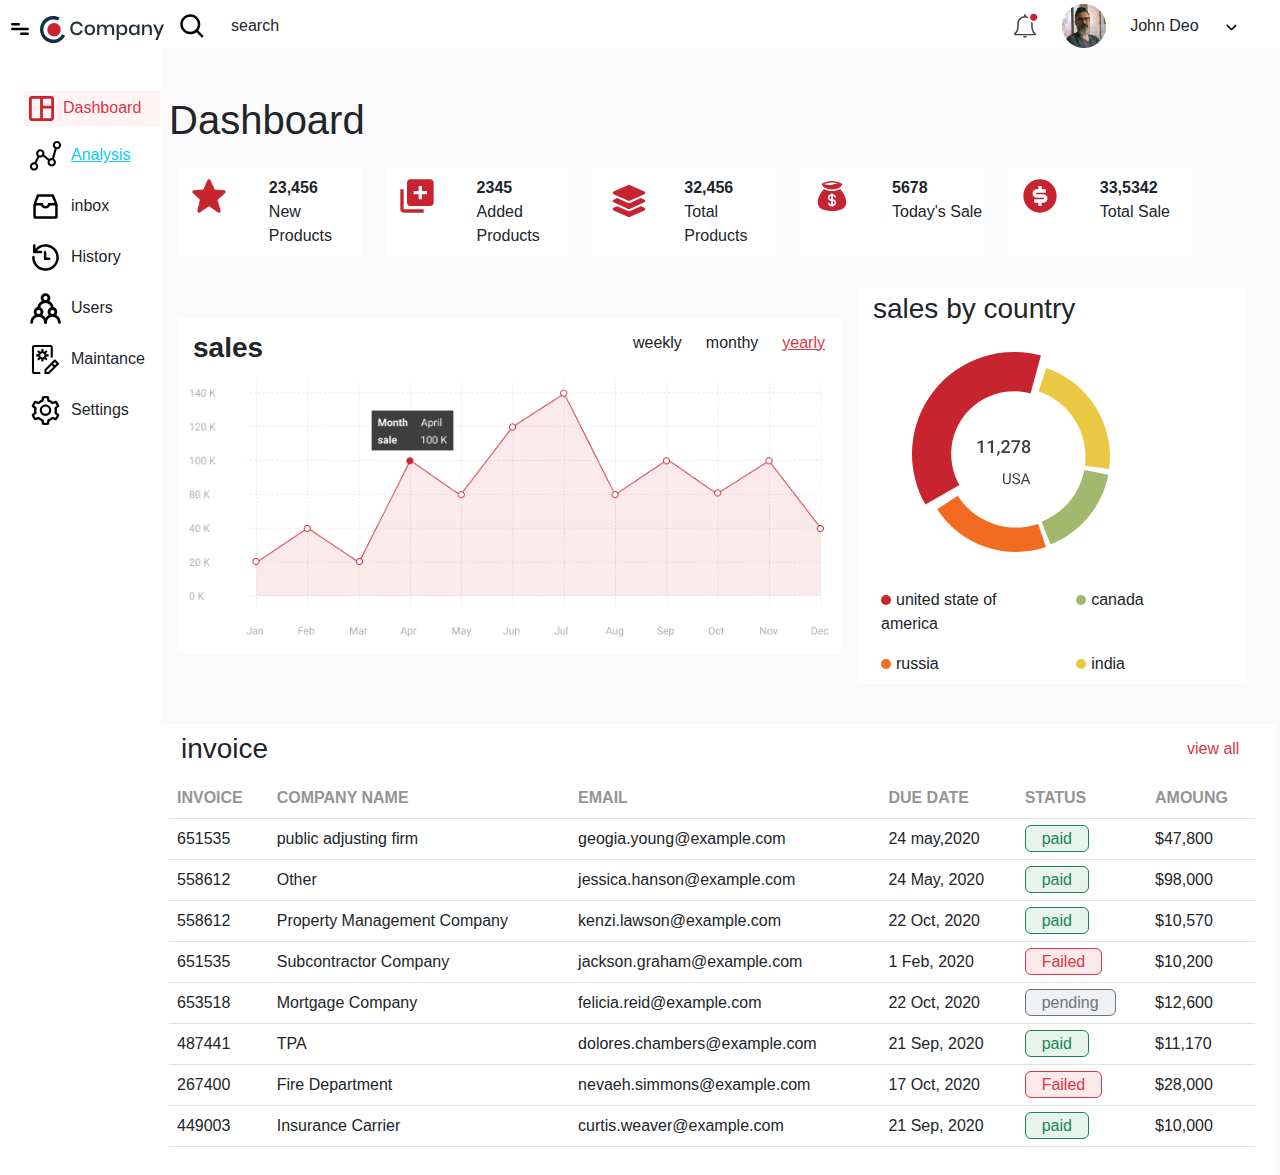
==== dashbord.html @ 7bb3b72f "first commit" ====
<!DOCTYPE html>
<html lang="en">

<head>
    <meta charset="UTF-8">
    <meta http-equiv="X-UA-Compatible" content="IE=edge">
    <meta name="viewport" content="width=device-width, initial-scale=1.0">
    <title>Dashboard</title>
    <link rel="stylesheet" href="./CSS/bootstrap.min.css">
    <link rel="stylesheet" href="./CSS/style.css">
    <link rel="stylesheet" href="https://cdn.jsdelivr.net/npm/bootstrap-icons@1.10.3/font/bootstrap-icons.css">
</head>


<body  style="background-color: #FAFAFA;">
    <div class="main-container container-fuid w-auto h-auto" style="background-color: white;">

        <div class="rowww flex-nowrap">
            <div id="sidebar" class="col-auto px-2" class="w-100">
                <div class="row-auto  d-flex justify-content-start align-items-center flex-row mt-3">
                    <img src="IMAGE/images/menu-bar.svg" alt="menubar" id="menubar" type="button" data-bs-toggle="collapse"
                        data-bs-target=".toggle-elements" aria-expanded="false" aria-controls="toggle-elements">
                    <div class="ps-2 sidebar-logo toggle-elements"> <img src="IMAGE/images/logo.svg" alt="logo" width="125px">
                    </div>
                </div>

                <div class="d-flex align-items-center ms-3 mt-5 mb-2 dash-background" style="background-color: #FFF3F4;">
                    <i class="sidebar-icon"> <img src="IMAGE/images/dashboard-active.svg" alt="dashboard-active"> </i>
                    <span id="sidebar-dashboard-text" class="m-1 sidebar-deshboard text-danger toggle-elements">
                        Dashboard</span>
                </div>

                <div class="d-flex align-items-center ms-3 mt-1 mb-2">
                    <i class="sidebar-icon"> <img src="IMAGE/images/graph-default.svg" alt="dashboard-active"
                            class="m-1 sidebar-icon"> </i>
                    <span id="sidebar-analysis-text" class="m-1 toggle-elements"><a href="./innerpage.html" class="link-info" style="color: black;"> Analysis </a></span>
                </div>

                <div class="d-flex align-items-center ms-3 mt-1 mb-2">
                    <i class="sidebar-icon"> <img src="IMAGE/images/inbox-default.svg" alt="dashboard-active"
                            class="m-1 sidebar-icon"> </i>
                    <span id="sidebar-inbox-text" class="m-1 toggle-elements"> inbox</span>
                </div>

                <div class="d-flex align-items-center ms-3 mt-1 mb-2">
                    <i class="sidebar-icon"> <img src="IMAGE/images/clock-default.svg" alt="dashboard-active"
                            class="m-1 sidebar-icon"> </i>
                    <span id="sidebar-histroy-text" class="m-1 toggle-elements"> History</span>
                </div>

                <div class="d-flex align-items-center ms-3 mt-1 mb-2">
                    <i class="sidebar-icon"><img src="IMAGE/images/user-default.svg" alt="dashboard-active"
                            class="m-1 sidebar-icon"> </i>
                    <span id="sidebar-user-text" class="m-1 toggle-elements"> Users</span>
                </div>

                <div class="d-flex align-items-center ms-3 mt-1 mb-2">
                    <i class="sidebar-icon"> <img src="IMAGE/images/maintenance-default.svg" alt="dashboard-active"
                            class="m-1 sidebar-icon"> </i>
                    <span id="sidebar-maintance-text" class="m-1 toggle-elements"> Maintance</span>
                </div>

                <div class="d-flex align-items-center ms-3 mt-1 mb-2">
                    <i class="sidebar-icon"> <img src="IMAGE/images/setting-default.svg" alt="dashboard-active"
                            class="m-1 sidebar-icon"> </i>
                    <span id="sidebar-setting-text" class="m-1 toggle-elements"> Settings</span>
                </div>

            </div>
            <div class="col-auto col-sm-11 col-md-10 ">
                <div class="d-flex row pt-1 align-items-center">
                    <div class="col-auto ms-1"> <img src="IMAGE/images/search-icon.svg" alt="search-icon" width="30px"> </div>
                    <div class="col-auto">search</div>
                    <div class="col">
                        <div class="row align-items-center flex-row-reverse justify-content-right">
                            <div class="col-auto"> <img src="IMAGE/images/downward-arrow.svg" alt="downward-arrow"></div>
                            <div class="col-auto profile-name">John Deo</div>
                            <div class="col-auto"> <img src="IMAGE/images/profile.png" alt="profile"></div>
                            <div class="col-auto"> <img src="IMAGE/images/notification-icon.svg" alt="notification-icon">
                            </div>
                        </div>
                    </div>
                </div>


                <div class="row " style="background-color: #FAFAFA; width:88vw">
                    <h1 class="pt-5 ps-2 pb-2">Dashboard</h1>
                    <div class="row ml-5">
                        <div class="col-lg-2 col-md-4 col-md-6  mb-2 bg-white m-2 ms-3 pt-2 pb-2">
                        <!-- <div class="col bg-white m-2 ms-3 pt-2 pb-2"> -->
                            <div class="row card-text">
                                <div class="col"> <img src="IMAGE/images/star.svg" alt="star"> </div>
                                <div class="col ">
                                    <div class="row fw-bold">23,456</div>
                                    <div class="row">New Products</div>
                                </div>
                            </div>
                        </div>

                        <div class="col-lg-2 col-md-6  mb-2 bg-white m-2 ms-3 pt-2 pb-2">
                            <div class="row">
                                <div class="col"> <img src="IMAGE/images/new-product.svg" alt="new-product"> </div>
                                <div class="col">
                                    <div class="row fw-bold">2345</div>
                                    <div class="row">Added Products</div>
                                </div>
                            </div>
                        </div>

                        <div class="col-lg-2 col-md-6  mb-2 bg-white m-2 ms-3 pt-2 pb-2">
                            <div class="row ">
                                <div class="col"> <img src="IMAGE/images/total-product.svg" alt="total-product" width="50px">
                                </div>
                                <div class="col">
                                    <div class="row fw-bold">32,456</div>
                                    <div class="row">Total Products</div>
                                </div>
                            </div>
                        </div>

                        <div class="col-lg-2 col-md-6  mb-2 bg-white m-2 ms-3 pt-2 pb-2">
                            <div class="row">
                                <div class="col"> <img src="IMAGE/images/money-bag.svg" alt="today-sales"> </div>
                                <div class="col">
                                    <div class="row fw-bold">5678</div>
                                    <div class="row">Today's Sale</div>
                                </div>
                            </div>
                        </div>

                        <div class="col-lg-2 col-md-6  mb-2 bg-white m-2 ms-3 pt-2 pb-2">
                            <div class="row">
                                <div class="col"> <img src="IMAGE/images/dollar-filled.svg" alt="total-sales"> </div>
                                <div class="col">
                                    <div class="row fw-bold">33,5342</div>
                                    <div class="row">Total Sale</div>
                                </div>
                            </div>
                        </div>

                    </div>

                    <div class="row mt-4 d-flex justify-content-center align-items-center">
                        <div class="col w-7 auto ms-3 bg-white mb-3">
                            <div class="row mb-2 mt-1 p-1">
                                <div class="col-auto col-lg-6 col-md-6 d-flex align-items-center">
                                    <div class="fs-3 fw-bold">sales</div>
                                </div>
                                <div class="col-auto col-lg-6 col-md-6">
                                    <div class="row justify-content-end assesment">
                                        <div class="col-auto mt-1">weekly</div>
                                        <div class="col-auto mt-1">monthy</div>
                                        <div class="col-auto mt-1 text-decoration-underline text-danger">yearly</div>
                                    </div>
                                </div>
                            </div>
                            <img src="IMAGE/images/data-graph.png" alt="data-graph" class="graph-image mb-3">
                        </div>
                        <div class="col w-auto bg-white ms-3 me-3 mb-3">
                            <div class="bg-white fw-bold">
                                <h3 class="pt-1 ps-1">sales by country</h3>
                            </div>
                            <img src="IMAGE/images/pie-chart.svg" alt="pie-chart" class="ps-4 pie-chart-img">

                            <div class="row">
                                <div class="col ms-3 p-2">
                                    <div class="circle1"></div>united state of america
                                </div>
                                <div class="col ms-3 p-2">
                                    <div class="circle2"></div>canada
                                </div>
                            </div>
                            <div class="row">
                                <div class="col ms-3 p-2">
                                    <div class="circle3"></div>russia
                                </div>
                                <div class="col ms-3 p-2">
                                    <div class="circle4"></div>india
                                </div>
                            </div>
                        </div>
                    </div>

                    <div class="row mt-4  py-1 d-flex align-items-center bg-white">
                        <span class="col col-auto fs-3 ms-2 b">invoice</span>
                        <div class="col d-flex flex-row-reverse pe-4 text-danger">view all</div>

                    <div class=" justify-content-center align-items-center table-responsive px-2 py-2">
                        <table class="table bg-white ">
                            <tr class="text-diff">
                                <th>INVOICE</th>
                                <th>COMPANY NAME</th>
                                <th>EMAIL</th>
                                <th>DUE DATE</th>
                                <th>STATUS</th>
                                <th>AMOUNG</th>
                            </tr>
                            <tr>
                                <td>651535</td>
                                <td>public adjusting firm</td>
                                <td>geogia.young@example.com</td>
                                <td>24 may,2020</td>
                                <td><span class="mb-5 px-3 py-1 text-success bg-success bg-opacity-10 border border-success rounded-2">paid</span>
                                </td>
                                <td>$47,800</td>
                            </tr>
                            <tr>
                                <td>558612</td>
                                <td>Other</td>
                                <td>jessica.hanson@example.com</td>
                                <td>24 May, 2020</td>
                                <td><span class="mb-5 px-3 py-1 text-success bg-success bg-opacity-10 border border-success rounded-2">paid</span>
                                <td>$98,000</td>
                            </tr>
                        
                            <tr>
                                <td>558612</td>
                                <td>Property Management Company</td>
                                <td>kenzi.lawson@example.com</td>
                                <td>22 Oct, 2020</td>
                                <td><span class="mb-5 px-3 py-1 text-success bg-success bg-opacity-10 border border-success rounded-2">paid</span>
                                <td>$10,570</td>
                            </tr>
                            <tr>
                                <td>651535</td>
                                <td>Subcontractor Company</td>
                                <td>jackson.graham@example.com</td>
                                <td>1 Feb, 2020</td>
                                <td><span class=" mb-5 px-3 py-1 text-danger bg-danger bg-opacity-10 border border-danger rounded-2">Failed</span></td>
                                <td>$10,200</td>
                            </tr>
                            <tr>
                                <td>653518</td>
                                <td>Mortgage Company</td>
                                <td>felicia.reid@example.com</td>
                                <td>22 Oct, 2020</td>
                                <td><span class="mb-5 px-3 py-1 text-secondary bg-secondary bg-opacity-10 border border-secondary rounded-2">pending</span></td>
                                <td>$12,600</td>
                            </tr>
                            <tr>
                                <td>487441</td>
                                <td>TPA</td>
                                <td>dolores.chambers@example.com</td>
                                <td>21 Sep, 2020</td>
                                <td><span class=" mb-5 px-3 py-1 text-success bg-success bg-opacity-10 border border-success rounded-2">paid</span></td>
                                <td>$11,170</td>
                            </tr>
                            <tr>
                                <td>267400</td>
                                <td>Fire Department</td>
                                <td>nevaeh.simmons@example.com</td>
                                <td>17 Oct, 2020</td>
                                <td><span class=" mb-5 px-3 py-1 text-danger bg-danger bg-opacity-10 border border-danger rounded-2">Failed</span></td>
                                <td>$28,000</td>
                            </tr>
                            <tr>
                                <td>449003</td>
                                <td>Insurance Carrier</td>
                                <td>curtis.weaver@example.com</td>
                                <td>21 Sep, 2020</td>
                                <td><span class="mb-5 px-3 py-1 text-success bg-success bg-opacity-10 border border-success rounded-2">paid</span></td>
                                <td>$10,000</td>
                            </tr>
                        </table>
                    </div>
                </div>
                </div>
            </div>
        </div>
    </div>

</body>






<script src="js/bootstrap.bundle.min.js"></script>
<script src="https://code.jquery.com/jquery-3.6.3.js" integrity="sha256-nQLuAZGRRcILA+6dMBOvcRh5Pe310sBpanc6+QBmyVM="
    crossorigin="anonymous"></script>
<script>
    $('#menubar').click();
    setTimeout(() => {
        if ($(window).width() < 736) {
            $('#menubar').click();
        }
    }, 500);
</script>

</html>
---- CSS/style.css ----
*{
    margin: 0rem;
    padding: 0rem;
    box-sizing: border-box;
    font-family: Arial, Helvetica, sans-serif;
  }
  
  .mb {
    margin-bottom: 2rem;
  }
  
  .images {
    border: 15px solid white;
    margin-left: 2.5vw;
    box-shadow: 0px 4px 31px #0000000a;
    border-radius: 300px;
  }
  .newuser {
    padding: 30px;
  }
  .login {
    padding-left: 2.5rem;
    padding-right: 2.5rem;
    border-radius: 23px;
  }
  .forgotpassword {
    padding-top: 12px;
  }
  .backgroundcolor {
    background-color: #fafafa;
  }
  .textcolor {
    color: #3e3e3e;
  }
  .lightcolor {
    color: #adadad;
  }
  .container {
    width: 620px;
    min-width: 60%-100%;
  }
  
  .h15{
    height: 15px; width: 15px;
  }
  .height{
    height: 100%;
  }
  
  .text-diff{
    color: #3E3E3E;
  }
  
  /* ! Dashboard */
  
  .circle1{
    border-radius: 50%;
    background-color:  #C8242F;
    padding: 5px;
    display: inline-block;
    margin-right: 5px;
  }
  
  .circle2{
    border-radius: 50%;
    background-color: #A2B86C;
    padding: 5px;
    display: inline-block;
    margin-right: 5px;
  }
  
  .circle3{
    border-radius: 50%;
    background-color: #F16C20;
    padding: 5px;
    display: inline-block;
    margin-right: 5px;
  }
  
  .circle4{
    border-radius: 50%;
    background-color: #EBC844;
    padding: 5px;
    display: inline-block;
    margin-right: 5px;
  }
  th{
    color: #949494;
  }
  .sidebar-icon img{
    width: 35px;
  }
  
  .graph-image{
    width: 50vw;
  }
  
  @media screen and (max-width: 355px){
    .profile-name{ display: none; }
  }
  
  .rowww {
    --bs-gutter-x: 1.px;
    --bs-gutter-y: 0;
    display: flex;
    flex-wrap: wrap;
    margin-top: calc(-1 * var(--bs-gutter-y));
    margin-right: calc(-.5 * var(--bs-gutter-x));
    margin-left: calc(-.5 * var(--bs-gutter-x));
  }
  
  /* ! innerpage */
  
  
  .icon{
    width:25px
  }
  
  .snackbar-error{
    border: 1px solid #FF3535;
  }
  .snackbar-warning{
    border: 1px solid #FFA800;
  }
  
  .snackbar-info{
    border: 1px solid #00B9E1;
  }
  
  .snackbar-success{
    border: 1px solid #00AF27;
  }
  
  .form-check-input:checked{
    background-color: red;
    border-color: red;
  }
  
  
  input[type='checkbox']{
    background-image: url("../images/check-icon.svg");  
  }
  
  .border-r{
    border-radius: 6px;
  }
  
  .roww{
      --bs-gutter-x: 1.rem;
      --bs-gutter-y: 0;
      display: flex;
      flex-wrap: wrap;
      margin-top: calc(-1 * var(--bs-gutter-y));
      margin-right: calc(-.5 * var(--bs-gutter-x));
      margin-left: calc(-.5 * var(--bs-gutter-x));
  }
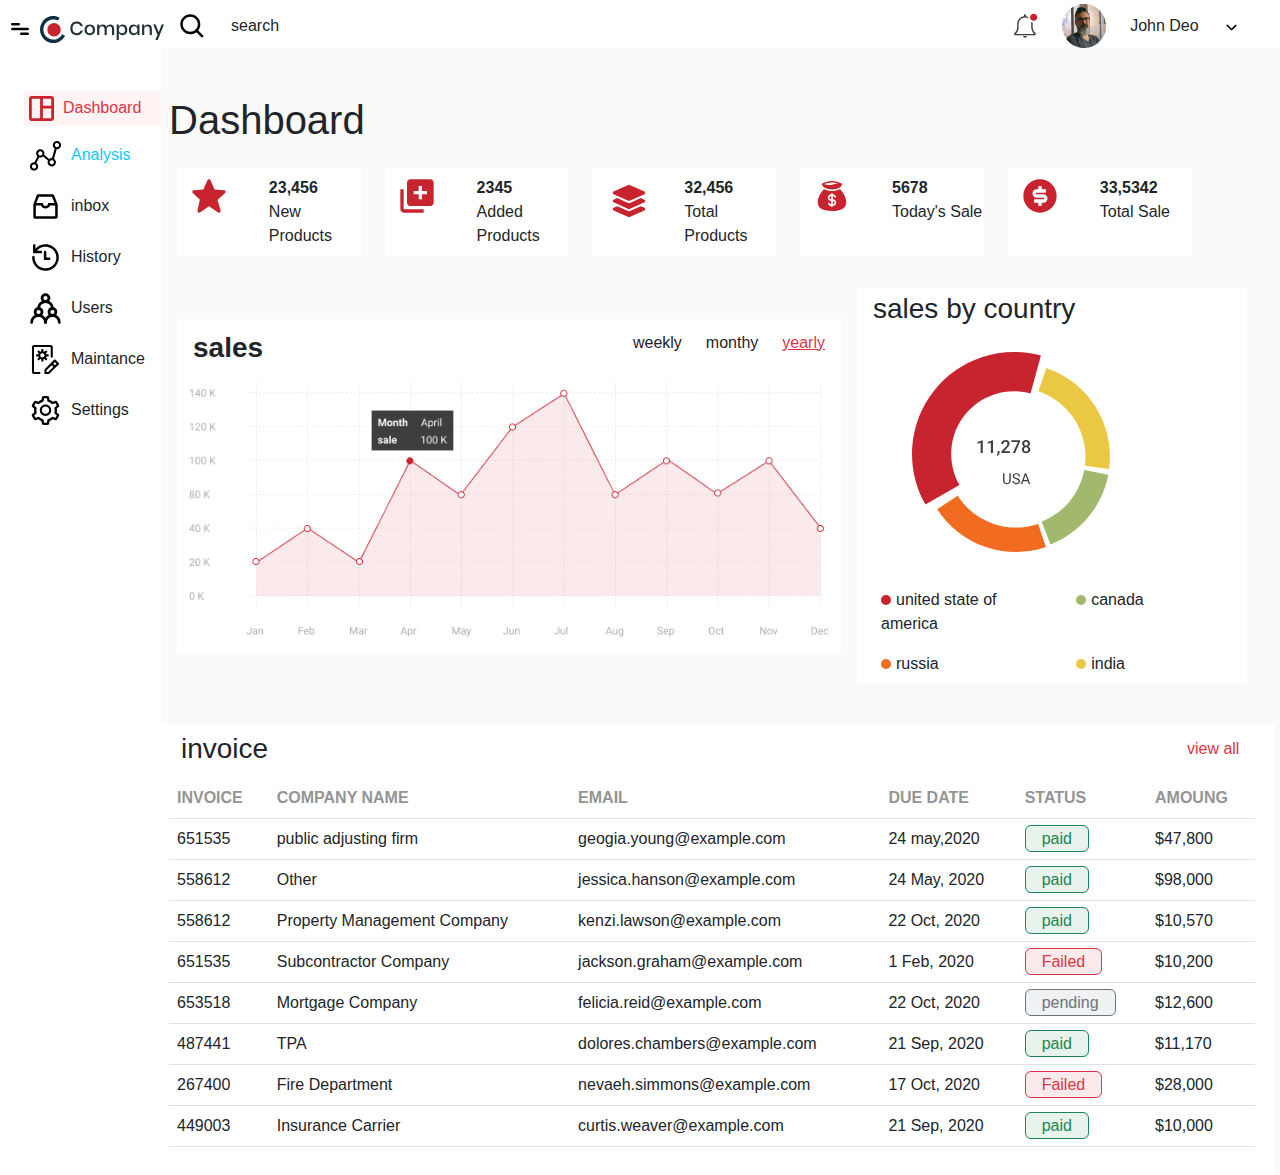
==== commit dbcb51d9: "link" ====
--- a/dashbord.html
+++ b/dashbord.html
@@ -33,7 +33,7 @@
                 <div class="d-flex align-items-center ms-3 mt-1 mb-2">
                     <i class="sidebar-icon"> <img src="IMAGE/images/graph-default.svg" alt="dashboard-active"
                             class="m-1 sidebar-icon"> </i>
-                    <span id="sidebar-analysis-text" class="m-1 toggle-elements"><a href="./innerpage.html" class="link-info" style="color: black;"> Analysis </a></span>
+                    <span id="sidebar-analysis-text" class="m-1 toggle-elements"><a href="./innerpage.html" class="link-info" style="text-decoration: none; "> Analysis </a></span>
                 </div>
 
                 <div class="d-flex align-items-center ms-3 mt-1 mb-2">
--- a/CSS/style.css
+++ b/CSS/style.css
@@ -4,7 +4,9 @@
     box-sizing: border-box;
     font-family: Arial, Helvetica, sans-serif;
   }
-  
+  a:link{
+    color: #3E3E3E;
+  }
   .mb {
     margin-bottom: 2rem;
   }
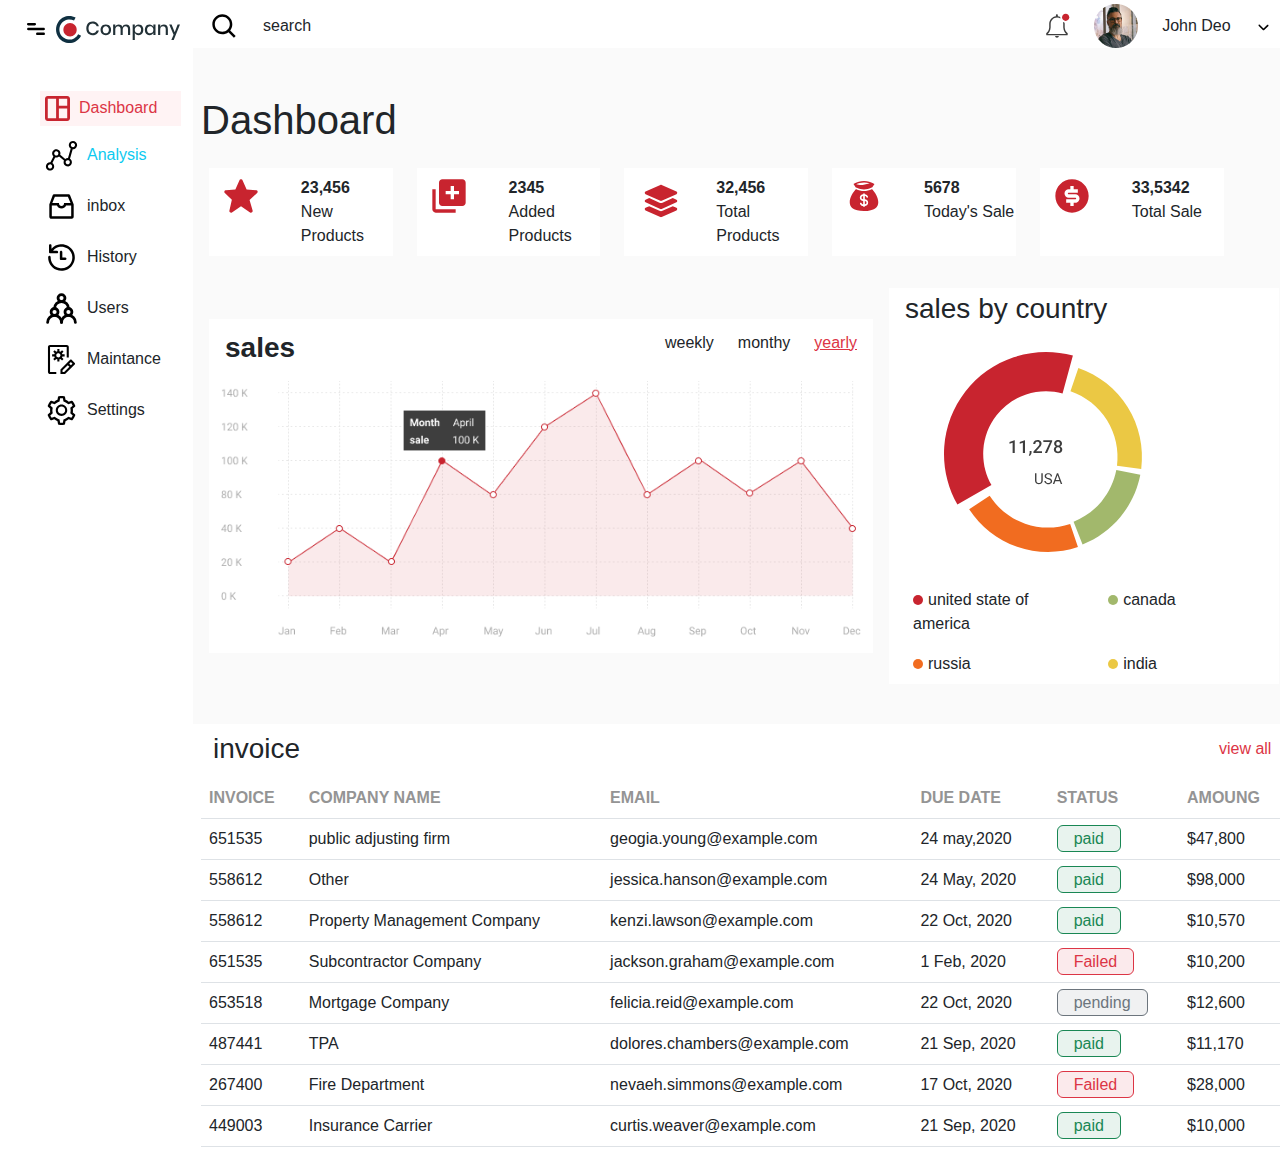
==== commit 1f8a754a: "dashbord" ====
--- a/dashbord.html
+++ b/dashbord.html
@@ -16,7 +16,7 @@
     <div class="main-container container-fuid w-auto h-auto" style="background-color: white;">
 
         <div class="rowww flex-nowrap">
-            <div id="sidebar" class="col-auto px-2" class="w-100">
+            <div id="sidebar" class="col-auto px-4" class="w-100">
                 <div class="row-auto  d-flex justify-content-start align-items-center flex-row mt-3">
                     <img src="IMAGE/images/menu-bar.svg" alt="menubar" id="menubar" type="button" data-bs-toggle="collapse"
                         data-bs-target=".toggle-elements" aria-expanded="false" aria-controls="toggle-elements">
